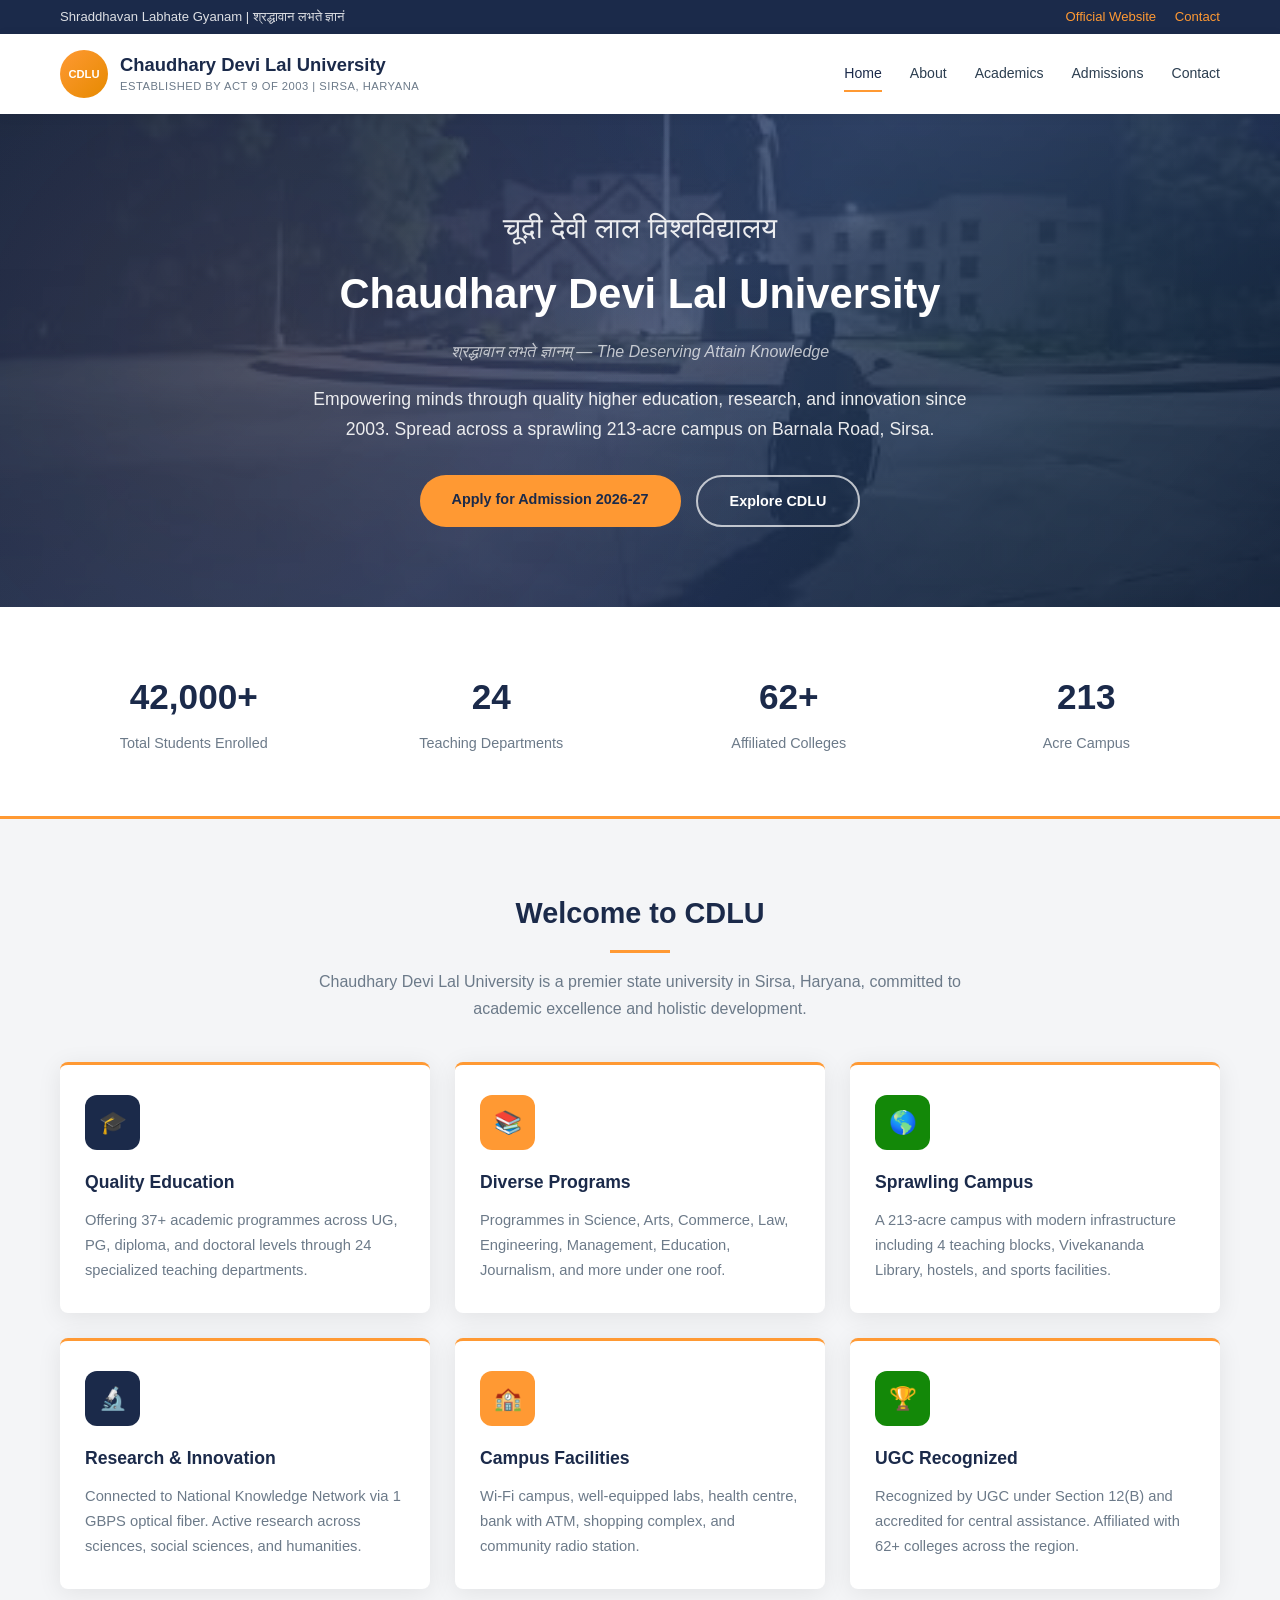
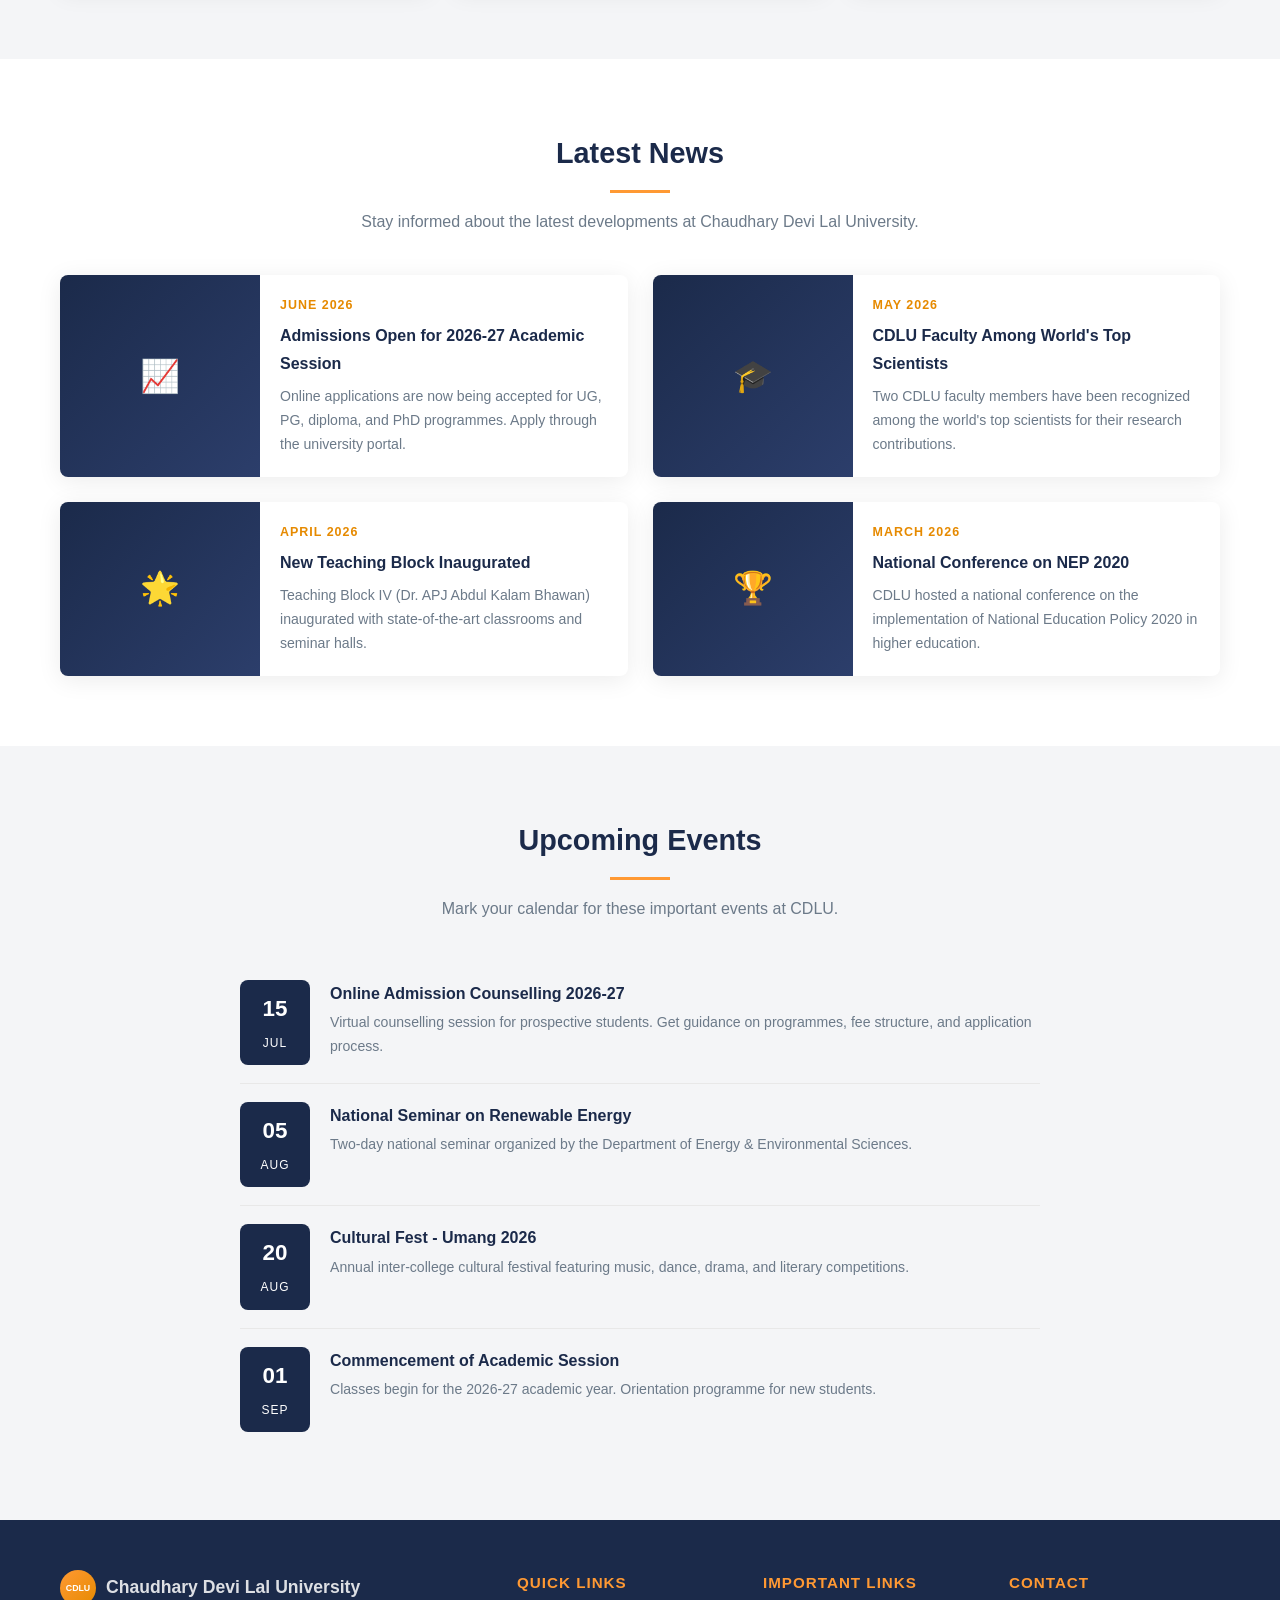
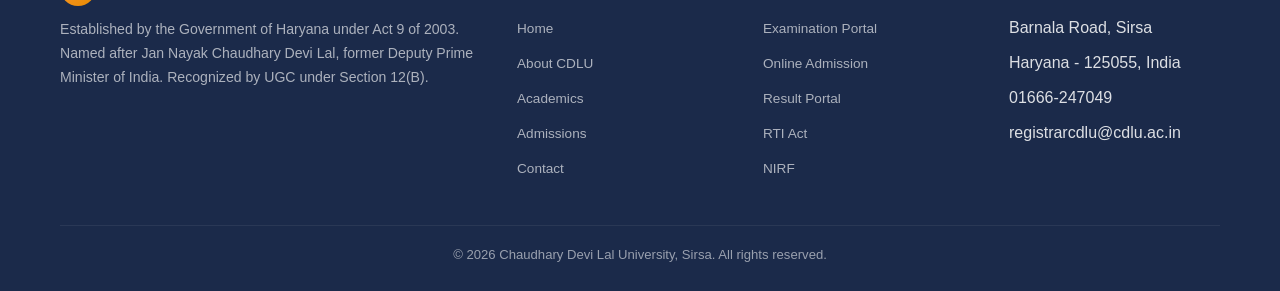
==== index.html @ b5eabb8c "Add index.html" ====
<!DOCTYPE html>
<html lang="en">
<head>
  <meta charset="UTF-8">
  <meta name="viewport" content="width=device-width, initial-scale=1.0">
  <title>Chaudhary Devi Lal University | CDLU Sirsa</title>
  <link rel="stylesheet" href="css/style.css">
</head>
<body>

  <div class="top-bar">
    <div class="container">
      <span>Shraddhavan Labhate Gyanam | श्रद्धावान लभते ज्ञानं</span>
      <span>
        <a href="https://www.cdlu.ac.in" target="_blank">Official Website</a>
        <a href="contact.html">Contact</a>
      </span>
    </div>
  </div>

  <header class="header">
    <div class="container">
      <a href="index.html" class="logo">
        <div class="logo-icon">CDLU</div>
        <div class="logo-text">
          <h1>Chaudhary Devi Lal University</h1>
          <span>Established by Act 9 of 2003 | Sirsa, Haryana</span>
        </div>
      </a>
      <button class="hamburger" aria-label="Toggle menu">
        <span></span><span></span><span></span>
      </button>
      <nav class="nav">
        <a href="index.html" class="active">Home</a>
        <a href="about.html">About</a>
        <a href="academics.html">Academics</a>
        <a href="admissions.html">Admissions</a>
        <a href="contact.html">Contact</a>
      </nav>
    </div>
  </header>

  <section class="hero">
    <div class="container">
      <div class="hindi">&#2330;&#2370;&#2342;&#2364;&#2368; &#2342;&#2375;&#2357;&#2368; &#2354;&#2366;&#2354; &#2357;&#2367;&#2358;&#2381;&#2357;&#2357;&#2367;&#2342;&#2381;&#2351;&#2366;&#2354;&#2351;</div>
      <h1>Chaudhary Devi Lal University</h1>
      <p class="motto">&#2358;&#2381;&#2352;&#2342;&#2381;&#2343;&#2366;&#2357;&#2366;&#2344; &#2354;&#2349;&#2340;&#2375; &#2332;&#2381;&#2334;&#2366;&#2344;&#2350;&#2381; &mdash; The Deserving Attain Knowledge</p>
      <p>Empowering minds through quality higher education, research, and innovation since 2003. Spread across a sprawling 213-acre campus on Barnala Road, Sirsa.</p>
      <div class="hero-buttons">
        <a href="admissions.html" class="btn btn-primary">Apply for Admission 2026-27</a>
        <a href="about.html" class="btn btn-outline">Explore CDLU</a>
      </div>
    </div>
  </section>

  <section class="stats">
    <div class="container">
      <div class="stats-grid">
        <div class="stat-item">
          <h3>42,000+</h3>
          <p>Total Students Enrolled</p>
        </div>
        <div class="stat-item">
          <h3>24</h3>
          <p>Teaching Departments</p>
        </div>
        <div class="stat-item">
          <h3>62+</h3>
          <p>Affiliated Colleges</p>
        </div>
        <div class="stat-item">
          <h3>213</h3>
          <p>Acre Campus</p>
        </div>
      </div>
    </div>
  </section>

  <section class="section">
    <div class="container">
      <h2 class="section-title">Welcome to CDLU</h2>
      <p class="section-subtitle">Chaudhary Devi Lal University is a premier state university in Sirsa, Haryana, committed to academic excellence and holistic development.</p>
      <div class="cards-grid">
        <div class="card">
          <div class="card-icon blue">&#127891;</div>
          <h3>Quality Education</h3>
          <p>Offering 37+ academic programmes across UG, PG, diploma, and doctoral levels through 24 specialized teaching departments.</p>
        </div>
        <div class="card">
          <div class="card-icon gold">&#128218;</div>
          <h3>Diverse Programs</h3>
          <p>Programmes in Science, Arts, Commerce, Law, Engineering, Management, Education, Journalism, and more under one roof.</p>
        </div>
        <div class="card">
          <div class="card-icon green">&#127758;</div>
          <h3>Sprawling Campus</h3>
          <p>A 213-acre campus with modern infrastructure including 4 teaching blocks, Vivekananda Library, hostels, and sports facilities.</p>
        </div>
        <div class="card">
          <div class="card-icon blue">&#128300;</div>
          <h3>Research &amp; Innovation</h3>
          <p>Connected to National Knowledge Network via 1 GBPS optical fiber. Active research across sciences, social sciences, and humanities.</p>
        </div>
        <div class="card">
          <div class="card-icon gold">&#127979;</div>
          <h3>Campus Facilities</h3>
          <p>Wi-Fi campus, well-equipped labs, health centre, bank with ATM, shopping complex, and community radio station.</p>
        </div>
        <div class="card">
          <div class="card-icon green">&#127942;</div>
          <h3>UGC Recognized</h3>
          <p>Recognized by UGC under Section 12(B) and accredited for central assistance. Affiliated with 62+ colleges across the region.</p>
        </div>
      </div>
    </div>
  </section>

  <section class="section section-alt">
    <div class="container">
      <h2 class="section-title">Latest News</h2>
      <p class="section-subtitle">Stay informed about the latest developments at Chaudhary Devi Lal University.</p>
      <div class="news-grid">
        <article class="news-card">
          <div class="news-img">&#128200;</div>
          <div class="news-body">
            <div class="news-date">June 2026</div>
            <h4>Admissions Open for 2026-27 Academic Session</h4>
            <p>Online applications are now being accepted for UG, PG, diploma, and PhD programmes. Apply through the university portal.</p>
          </div>
        </article>
        <article class="news-card">
          <div class="news-img">&#127891;</div>
          <div class="news-body">
            <div class="news-date">May 2026</div>
            <h4>CDLU Faculty Among World's Top Scientists</h4>
            <p>Two CDLU faculty members have been recognized among the world's top scientists for their research contributions.</p>
          </div>
        </article>
        <article class="news-card">
          <div class="news-img">&#127775;</div>
          <div class="news-body">
            <div class="news-date">April 2026</div>
            <h4>New Teaching Block Inaugurated</h4>
            <p>Teaching Block IV (Dr. APJ Abdul Kalam Bhawan) inaugurated with state-of-the-art classrooms and seminar halls.</p>
          </div>
        </article>
        <article class="news-card">
          <div class="news-img">&#127942;</div>
          <div class="news-body">
            <div class="news-date">March 2026</div>
            <h4>National Conference on NEP 2020</h4>
            <p>CDLU hosted a national conference on the implementation of National Education Policy 2020 in higher education.</p>
          </div>
        </article>
      </div>
    </div>
  </section>

  <section class="section">
    <div class="container">
      <h2 class="section-title">Upcoming Events</h2>
      <p class="section-subtitle">Mark your calendar for these important events at CDLU.</p>
      <div class="events-list">
        <div class="event-item">
          <div class="event-date">
            <span class="day">15</span>
            <span class="month">Jul</span>
          </div>
          <div class="event-info">
            <h4>Online Admission Counselling 2026-27</h4>
            <p>Virtual counselling session for prospective students. Get guidance on programmes, fee structure, and application process.</p>
          </div>
        </div>
        <div class="event-item">
          <div class="event-date">
            <span class="day">05</span>
            <span class="month">Aug</span>
          </div>
          <div class="event-info">
            <h4>National Seminar on Renewable Energy</h4>
            <p>Two-day national seminar organized by the Department of Energy & Environmental Sciences.</p>
          </div>
        </div>
        <div class="event-item">
          <div class="event-date">
            <span class="day">20</span>
            <span class="month">Aug</span>
          </div>
          <div class="event-info">
            <h4>Cultural Fest - Umang 2026</h4>
            <p>Annual inter-college cultural festival featuring music, dance, drama, and literary competitions.</p>
          </div>
        </div>
        <div class="event-item">
          <div class="event-date">
            <span class="day">01</span>
            <span class="month">Sep</span>
          </div>
          <div class="event-info">
            <h4>Commencement of Academic Session</h4>
            <p>Classes begin for the 2026-27 academic year. Orientation programme for new students.</p>
          </div>
        </div>
      </div>
    </div>
  </section>

  <footer class="footer">
    <div class="container">
      <div class="footer-grid">
        <div class="footer-about">
          <h3><span class="logo-icon" style="width:36px;height:36px;font-size:0.55rem;">CDLU</span> Chaudhary Devi Lal University</h3>
          <p>Established by the Government of Haryana under Act 9 of 2003. Named after Jan Nayak Chaudhary Devi Lal, former Deputy Prime Minister of India. Recognized by UGC under Section 12(B).</p>
        </div>
        <div>
          <h4>Quick Links</h4>
          <ul class="footer-links">
            <li><a href="index.html">Home</a></li>
            <li><a href="about.html">About CDLU</a></li>
            <li><a href="academics.html">Academics</a></li>
            <li><a href="admissions.html">Admissions</a></li>
            <li><a href="contact.html">Contact</a></li>
          </ul>
        </div>
        <div>
          <h4>Important Links</h4>
          <ul class="footer-links">
            <li><a href="#">Examination Portal</a></li>
            <li><a href="#">Online Admission</a></li>
            <li><a href="#">Result Portal</a></li>
            <li><a href="#">RTI Act</a></li>
            <li><a href="#">NIRF</a></li>
          </ul>
        </div>
        <div>
          <h4>Contact</h4>
          <ul class="footer-links">
            <li>Barnala Road, Sirsa</li>
            <li>Haryana - 125055, India</li>
            <li>01666-247049</li>
            <li>registrarcdlu@cdlu.ac.in</li>
          </ul>
        </div>
      </div>
      <div class="footer-bottom">
        <p>&copy; 2026 Chaudhary Devi Lal University, Sirsa. All rights reserved.</p>
      </div>
    </div>
  </footer>

  <button class="back-to-top" aria-label="Back to top">&#8593;</button>

  <script src="js/script.js"></script>
</body>
</html>
---- css/style.css ----
* {
  margin: 0;
  padding: 0;
  box-sizing: border-box;
}

:root {
  --saffron: #FF9933;
  --saffron-dark: #e68a00;
  --navy: #1B2A4A;
  --navy-light: #2C3E6B;
  --green: #138808;
  --white: #fff;
  --bg: #f4f5f7;
  --text: #2c3e50;
  --text-light: #6c7a89;
  --shadow: 0 4px 24px rgba(0,0,0,0.08);
  --radius: 8px;
}

body {
  font-family: 'Segoe UI', -apple-system, BlinkMacSystemFont, Roboto, Oxygen, Ubuntu, Cantarell, sans-serif;
  color: var(--text);
  line-height: 1.7;
  background: var(--bg);
}

a { text-decoration: none; color: inherit; }
ul { list-style: none; }
img { max-width: 100%; }

.container {
  max-width: 1200px;
  margin: 0 auto;
  padding: 0 20px;
}

/* Top Bar */
.top-bar {
  background: var(--navy);
  color: rgba(255,255,255,0.85);
  font-size: 0.82rem;
  padding: 6px 0;
}

.top-bar .container {
  display: flex;
  justify-content: space-between;
  align-items: center;
}

.top-bar a {
  color: var(--saffron);
  margin-left: 15px;
  transition: opacity 0.3s;
}

.top-bar a:hover { opacity: 0.8; }

/* Header */
.header {
  background: var(--white);
  box-shadow: 0 2px 12px rgba(0,0,0,0.06);
  position: sticky;
  top: 0;
  z-index: 100;
}

.header .container {
  display: flex;
  align-items: center;
  justify-content: space-between;
  height: 80px;
}

.logo {
  display: flex;
  align-items: center;
  gap: 12px;
}

.logo-icon {
  width: 48px;
  height: 48px;
  background: linear-gradient(135deg, var(--saffron), var(--saffron-dark));
  color: var(--white);
  display: flex;
  align-items: center;
  justify-content: center;
  border-radius: 50%;
  font-size: 0.7rem;
  font-weight: 800;
  line-height: 1.2;
  text-align: center;
  flex-shrink: 0;
}

.logo-text {
  display: flex;
  flex-direction: column;
}

.logo-text h1 {
  font-size: 1.15rem;
  color: var(--navy);
  line-height: 1.3;
}

.logo-text span {
  font-size: 0.7rem;
  color: var(--text-light);
  text-transform: uppercase;
  letter-spacing: 0.5px;
}

.nav {
  display: flex;
  align-items: center;
  gap: 28px;
}

.nav a {
  font-size: 0.88rem;
  font-weight: 500;
  color: var(--text);
  transition: color 0.3s;
  position: relative;
  padding: 4px 0;
}

.nav a::after {
  content: '';
  position: absolute;
  bottom: -2px;
  left: 0;
  width: 0;
  height: 2px;
  background: var(--saffron);
  transition: width 0.3s;
}

.nav a:hover,
.nav a.active {
  color: var(--navy);
}

.nav a:hover::after,
.nav a.active::after {
  width: 100%;
}

.hamburger {
  display: none;
  flex-direction: column;
  gap: 5px;
  background: none;
  border: none;
  cursor: pointer;
  padding: 5px;
}

.hamburger span {
  width: 26px;
  height: 2.5px;
  background: var(--navy);
  border-radius: 2px;
  transition: 0.3s;
}

/* Hero */
.hero {
  background:
    linear-gradient(135deg, rgba(27,42,74,0.88) 0%, rgba(44,62,107,0.82) 50%, rgba(15,29,58,0.9) 100%),
    url('../images/hero-bg.jpg') center/cover no-repeat;
  color: var(--white);
  padding: 90px 0 80px;
  text-align: center;
  position: relative;
  overflow: hidden;
}

.hero::before {
  content: '';
  position: absolute;
  inset: 0;
  background:
    radial-gradient(circle at 20% 50%, rgba(255,153,51,0.08) 0%, transparent 50%),
    radial-gradient(circle at 80% 50%, rgba(19,136,8,0.06) 0%, transparent 50%);
  animation: heroGlow 10s ease-in-out infinite alternate;
}

@keyframes heroGlow {
  0% { transform: scale(1); }
  100% { transform: scale(1.05); }
}

.hero h1 {
  font-size: 2.6rem;
  margin-bottom: 8px;
  position: relative;
  z-index: 1;
}

.hero .hindi {
  font-size: 1.8rem;
  opacity: 0.9;
  margin-bottom: 6px;
  position: relative;
  z-index: 1;
}

.hero .motto {
  font-size: 1rem;
  font-style: italic;
  opacity: 0.7;
  margin-bottom: 20px;
  position: relative;
  z-index: 1;
}

.hero p {
  font-size: 1.1rem;
  opacity: 0.9;
  max-width: 700px;
  margin: 0 auto 30px;
  position: relative;
  z-index: 1;
}

.btn {
  display: inline-block;
  padding: 12px 32px;
  border-radius: 50px;
  font-weight: 600;
  font-size: 0.9rem;
  transition: all 0.3s;
  cursor: pointer;
  border: none;
}

.btn-primary {
  background: var(--saffron);
  color: var(--navy);
}

.btn-primary:hover {
  background: var(--saffron-dark);
  transform: translateY(-2px);
  box-shadow: 0 5px 20px rgba(255,153,51,0.35);
}

.btn-outline {
  background: transparent;
  color: var(--white);
  border: 2px solid rgba(255,255,255,0.7);
}

.btn-outline:hover {
  background: var(--white);
  color: var(--navy);
  transform: translateY(-2px);
}

.hero-buttons {
  display: flex;
  gap: 15px;
  justify-content: center;
  position: relative;
  z-index: 1;
}

/* Stats */
.stats {
  background: var(--white);
  padding: 50px 0;
  border-bottom: 3px solid var(--saffron);
}

.stats-grid {
  display: grid;
  grid-template-columns: repeat(4, 1fr);
  gap: 30px;
  text-align: center;
}

.stat-item {
  padding: 10px;
}

.stat-item h3 {
  font-size: 2.2rem;
  color: var(--navy);
  margin-bottom: 4px;
}

.stat-item p {
  color: var(--text-light);
  font-size: 0.9rem;
  font-weight: 500;
}

/* Sections */
.section {
  padding: 70px 0;
}

.section-alt {
  background: var(--white);
}

.section-title {
  text-align: center;
  font-size: 1.8rem;
  color: var(--navy);
  margin-bottom: 8px;
  position: relative;
}

.section-title::after {
  content: '';
  display: block;
  width: 60px;
  height: 3px;
  background: var(--saffron);
  margin: 12px auto 0;
}

.section-subtitle {
  text-align: center;
  color: var(--text-light);
  margin: 15px auto 40px;
  font-size: 1rem;
  max-width: 650px;
}

/* Cards */
.cards-grid {
  display: grid;
  grid-template-columns: repeat(3, 1fr);
  gap: 25px;
}

.card {
  background: var(--white);
  border-radius: var(--radius);
  padding: 30px 25px;
  box-shadow: var(--shadow);
  transition: transform 0.3s, box-shadow 0.3s;
  border-top: 3px solid var(--saffron);
}

.card:hover {
  transform: translateY(-4px);
  box-shadow: 0 8px 30px rgba(0,0,0,0.12);
}

.card-icon {
  width: 55px;
  height: 55px;
  border-radius: 12px;
  display: flex;
  align-items: center;
  justify-content: center;
  font-size: 1.4rem;
  margin-bottom: 18px;
  color: var(--white);
}

.card-icon.blue { background: var(--navy); }
.card-icon.gold { background: var(--saffron); }
.card-icon.green { background: var(--green); }

.card h3 {
  margin-bottom: 10px;
  color: var(--navy);
  font-size: 1.1rem;
}

.card p {
  color: var(--text-light);
  font-size: 0.92rem;
}

/* News */
.news-grid {
  display: grid;
  grid-template-columns: repeat(2, 1fr);
  gap: 25px;
}

.news-card {
  display: flex;
  background: var(--white);
  border-radius: var(--radius);
  overflow: hidden;
  box-shadow: var(--shadow);
  transition: transform 0.3s;
}

.news-card:hover {
  transform: translateY(-3px);
}

.news-img {
  width: 200px;
  min-height: 170px;
  background: linear-gradient(135deg, var(--navy), var(--navy-light));
  display: flex;
  align-items: center;
  justify-content: center;
  color: var(--saffron);
  font-size: 2rem;
  flex-shrink: 0;
}

.news-body {
  padding: 20px;
}

.news-date {
  font-size: 0.78rem;
  color: var(--saffron-dark);
  font-weight: 600;
  text-transform: uppercase;
  letter-spacing: 1px;
  margin-bottom: 6px;
}

.news-body h4 {
  margin-bottom: 8px;
  color: var(--navy);
  font-size: 1rem;
}

.news-body p {
  font-size: 0.88rem;
  color: var(--text-light);
}

/* Events */
.events-list {
  max-width: 800px;
  margin: 0 auto;
}

.event-item {
  display: flex;
  gap: 20px;
  padding: 18px 0;
  border-bottom: 1px solid #e8e8e8;
}

.event-item:last-child { border-bottom: none; }

.event-date {
  text-align: center;
  min-width: 70px;
  background: var(--navy);
  color: var(--white);
  border-radius: var(--radius);
  padding: 10px 6px;
  height: fit-content;
}

.event-date .day {
  font-size: 1.4rem;
  font-weight: 700;
  display: block;
}

.event-date .month {
  font-size: 0.75rem;
  text-transform: uppercase;
  letter-spacing: 1px;
}

.event-info h4 {
  color: var(--navy);
  margin-bottom: 4px;
  font-size: 1rem;
}

.event-info p {
  font-size: 0.88rem;
  color: var(--text-light);
}

/* Page Banner */
.page-banner {
  background: linear-gradient(135deg, var(--navy) 0%, var(--navy-light) 50%, #0f1d3a 100%);
  color: var(--white);
  padding: 65px 0 55px;
  text-align: center;
  position: relative;
  overflow: hidden;
}

.page-banner::before {
  content: '';
  position: absolute;
  inset: 0;
  background: radial-gradient(circle at 80% 20%, rgba(255,153,51,0.06) 0%, transparent 50%);
}

.page-banner h1 {
  font-size: 2.2rem;
  margin-bottom: 8px;
  position: relative;
  z-index: 1;
}

.page-banner p {
  opacity: 0.85;
  font-size: 1rem;
  position: relative;
  z-index: 1;
}

/* About */
.about-content {
  display: grid;
  grid-template-columns: 1fr 1fr;
  gap: 50px;
  align-items: center;
}

.about-image {
  background: linear-gradient(135deg, var(--navy-light), var(--navy));
  border-radius: var(--radius);
  height: 380px;
  display: flex;
  align-items: center;
  justify-content: center;
  color: var(--saffron);
  font-size: 5rem;
}

.about-text h2 {
  color: var(--navy);
  margin-bottom: 16px;
}

.about-text p {
  color: var(--text-light);
  margin-bottom: 14px;
  font-size: 0.95rem;
}

/* Leadership */
.leadership-grid {
  display: grid;
  grid-template-columns: repeat(3, 1fr);
  gap: 25px;
}

.leader-card {
  text-align: center;
  background: var(--white);
  padding: 28px 20px;
  border-radius: var(--radius);
  box-shadow: var(--shadow);
  border-top: 3px solid var(--saffron);
}

.leader-avatar {
  width: 90px;
  height: 90px;
  border-radius: 50%;
  background: linear-gradient(135deg, var(--navy-light), var(--navy));
  margin: 0 auto 12px;
  display: flex;
  align-items: center;
  justify-content: center;
  color: var(--saffron);
  font-size: 2.2rem;
}

.leader-card h4 {
  color: var(--navy);
  margin-bottom: 4px;
}

.leader-card .title {
  font-size: 0.82rem;
  color: var(--saffron-dark);
  font-weight: 600;
}

.leader-card p {
  font-size: 0.85rem;
  color: var(--text-light);
  margin-top: 8px;
}

/* Faculties & Depts */
.faculty-grid {
  display: grid;
  grid-template-columns: repeat(3, 1fr);
  gap: 20px;
  margin-top: 30px;
}

.faculty-card {
  background: var(--white);
  padding: 20px;
  border-radius: var(--radius);
  box-shadow: var(--shadow);
  border-left: 4px solid var(--saffron);
  transition: transform 0.3s;
}

.faculty-card:hover {
  transform: translateX(4px);
}

.faculty-card h4 {
  color: var(--navy);
  margin-bottom: 6px;
  font-size: 0.95rem;
}

.faculty-card p {
  font-size: 0.85rem;
  color: var(--text-light);
}

.dept-grid {
  display: grid;
  grid-template-columns: repeat(3, 1fr);
  gap: 12px;
  margin-top: 30px;
}

.dept-item {
  background: var(--white);
  padding: 14px 18px;
  border-radius: 6px;
  box-shadow: 0 1px 6px rgba(0,0,0,0.06);
  font-size: 0.92rem;
  color: var(--text);
  transition: all 0.3s;
  border: 1px solid #eee;
}

.dept-item:hover {
  border-color: var(--saffron);
  box-shadow: 0 2px 12px rgba(255,153,51,0.12);
}

/* Academics Tabs */
.academics-tabs {
  display: flex;
  gap: 10px;
  justify-content: center;
  margin-bottom: 35px;
  flex-wrap: wrap;
}

.tab-btn {
  padding: 10px 22px;
  border: 2px solid var(--navy);
  background: transparent;
  color: var(--navy);
  border-radius: 50px;
  font-weight: 600;
  font-size: 0.85rem;
  cursor: pointer;
  transition: all 0.3s;
}

.tab-btn.active,
.tab-btn:hover {
  background: var(--navy);
  color: var(--white);
}

/* Programs */
.programs-grid {
  display: grid;
  grid-template-columns: repeat(2, 1fr);
  gap: 18px;
}

.program-item {
  background: var(--white);
  padding: 22px;
  border-radius: var(--radius);
  box-shadow: var(--shadow);
  border-left: 4px solid var(--saffron);
}

.program-item h4 {
  color: var(--navy);
  margin-bottom: 6px;
  font-size: 0.95rem;
}

.program-item p {
  font-size: 0.85rem;
  color: var(--text-light);
}

/* Admissions */
.admissions-grid {
  display: grid;
  grid-template-columns: repeat(3, 1fr);
  gap: 25px;
}

.admission-step {
  text-align: center;
  padding: 35px 25px;
  background: var(--white);
  border-radius: var(--radius);
  box-shadow: var(--shadow);
  position: relative;
}

.step-number {
  width: 44px;
  height: 44px;
  border-radius: 50%;
  background: var(--saffron);
  color: var(--navy);
  font-size: 1.2rem;
  font-weight: 700;
  display: flex;
  align-items: center;
  justify-content: center;
  margin: 0 auto 16px;
}

.admission-step h4 {
  color: var(--navy);
  margin-bottom: 8px;
  font-size: 1rem;
}

.admission-step p {
  font-size: 0.88rem;
  color: var(--text-light);
}

.requirements {
  background: var(--white);
  padding: 35px;
  border-radius: var(--radius);
  box-shadow: var(--shadow);
}

.requirements h3 {
  color: var(--navy);
  margin-bottom: 15px;
  font-size: 1.1rem;
}

.requirements ul li {
  padding: 6px 0;
  padding-left: 24px;
  position: relative;
  color: var(--text-light);
  font-size: 0.92rem;
}

.requirements ul li::before {
  content: '✓';
  position: absolute;
  left: 0;
  color: var(--green);
  font-weight: 700;
}

/* Contact */
.contact-grid {
  display: grid;
  grid-template-columns: 1fr 1fr;
  gap: 45px;
}

.contact-info h3 {
  color: var(--navy);
  margin-bottom: 20px;
}

.contact-item {
  display: flex;
  gap: 15px;
  margin-bottom: 22px;
}

.contact-icon {
  width: 48px;
  height: 48px;
  border-radius: 50%;
  background: var(--bg);
  display: flex;
  align-items: center;
  justify-content: center;
  color: var(--navy);
  font-size: 1.2rem;
  flex-shrink: 0;
}

.contact-item h4 {
  color: var(--navy);
  margin-bottom: 2px;
  font-size: 0.95rem;
}

.contact-item p {
  color: var(--text-light);
  font-size: 0.88rem;
}

.form-group {
  margin-bottom: 18px;
}

.form-group input,
.form-group textarea,
.form-group select {
  width: 100%;
  padding: 12px 16px;
  border: 2px solid #e0e0e0;
  border-radius: var(--radius);
  font-size: 0.92rem;
  font-family: inherit;
  transition: border-color 0.3s;
  background: var(--white);
}

.form-group input:focus,
.form-group textarea:focus,
.form-group select:focus {
  outline: none;
  border-color: var(--saffron);
}

.form-group textarea {
  min-height: 110px;
  resize: vertical;
}

.map-placeholder {
  background: var(--navy);
  border-radius: var(--radius);
  height: 280px;
  display: flex;
  align-items: center;
  justify-content: center;
  color: var(--saffron);
  font-size: 1.1rem;
  margin-top: 30px;
}

/* Footer */
.footer {
  background: var(--navy);
  color: rgba(255,255,255,0.85);
  padding: 50px 0 25px;
}

.footer-grid {
  display: grid;
  grid-template-columns: 2fr 1fr 1fr 1fr;
  gap: 35px;
  margin-bottom: 35px;
}

.footer-about h3 {
  margin-bottom: 12px;
  display: flex;
  align-items: center;
  gap: 10px;
  font-size: 1.1rem;
}

.footer-about p {
  opacity: 0.75;
  font-size: 0.88rem;
  line-height: 1.7;
}

.footer h4 {
  margin-bottom: 18px;
  color: var(--saffron);
  font-size: 0.95rem;
  text-transform: uppercase;
  letter-spacing: 1px;
}

.footer-links li {
  margin-bottom: 8px;
}

.footer-links a {
  opacity: 0.75;
  font-size: 0.85rem;
  transition: opacity 0.3s;
}

.footer-links a:hover {
  opacity: 1;
  color: var(--saffron);
}

.footer-bottom {
  border-top: 1px solid rgba(255,255,255,0.1);
  padding-top: 18px;
  text-align: center;
  font-size: 0.82rem;
  opacity: 0.65;
}

/* Back to top */
.back-to-top {
  position: fixed;
  bottom: 30px;
  right: 30px;
  width: 44px;
  height: 44px;
  border-radius: 50%;
  background: var(--saffron);
  color: var(--navy);
  border: none;
  font-size: 1.2rem;
  cursor: pointer;
  box-shadow: var(--shadow);
  transition: all 0.3s;
  opacity: 0;
  visibility: hidden;
  z-index: 99;
}

.back-to-top.visible {
  opacity: 1;
  visibility: visible;
}

.back-to-top:hover {
  transform: translateY(-3px);
}

/* Responsive */
@media (max-width: 992px) {
  .stats-grid { grid-template-columns: repeat(2, 1fr); }
  .cards-grid { grid-template-columns: repeat(2, 1fr); }
  .footer-grid { grid-template-columns: repeat(2, 1fr); }
  .about-content { grid-template-columns: 1fr; }
  .leadership-grid { grid-template-columns: repeat(2, 1fr); }
  .faculty-grid { grid-template-columns: repeat(2, 1fr); }
  .dept-grid { grid-template-columns: repeat(2, 1fr); }
  .programs-grid { grid-template-columns: 1fr; }
  .admissions-grid { grid-template-columns: repeat(2, 1fr); }
  .contact-grid { grid-template-columns: 1fr; }
  .news-grid { grid-template-columns: 1fr; }
  .news-card { flex-direction: column; }
  .news-img { width: 100%; height: 140px; }
}

@media (max-width: 768px) {
  .hamburger { display: flex; }
  .nav {
    position: fixed;
    top: 80px;
    left: 0;
    width: 100%;
    background: var(--white);
    flex-direction: column;
    padding: 20px;
    box-shadow: 0 10px 20px rgba(0,0,0,0.1);
    gap: 14px;
    transform: translateY(-100%);
    opacity: 0;
    transition: all 0.3s;
    pointer-events: none;
  }
  .nav.open {
    transform: translateY(0);
    opacity: 1;
    pointer-events: auto;
  }
  .top-bar .container {
    flex-direction: column;
    gap: 4px;
    font-size: 0.75rem;
  }
  .hero h1 { font-size: 1.8rem; }
  .hero .hindi { font-size: 1.3rem; }
  .hero p { font-size: 0.95rem; }
  .hero-buttons { flex-direction: column; align-items: center; }
  .cards-grid { grid-template-columns: 1fr; }
  .stats-grid { grid-template-columns: repeat(2, 1fr); }
  .section { padding: 45px 0; }
  .page-banner h1 { font-size: 1.6rem; }
  .leadership-grid { grid-template-columns: 1fr; }
  .faculty-grid { grid-template-columns: 1fr; }
  .dept-grid { grid-template-columns: 1fr; }
  .admissions-grid { grid-template-columns: 1fr; }
  .footer-grid { grid-template-columns: 1fr; }
  .academics-tabs { flex-direction: column; align-items: stretch; }
  .tab-btn { text-align: center; }
}

@media (max-width: 480px) {
  .stats-grid { grid-template-columns: 1fr; }
  .stat-item h3 { font-size: 1.8rem; }
}
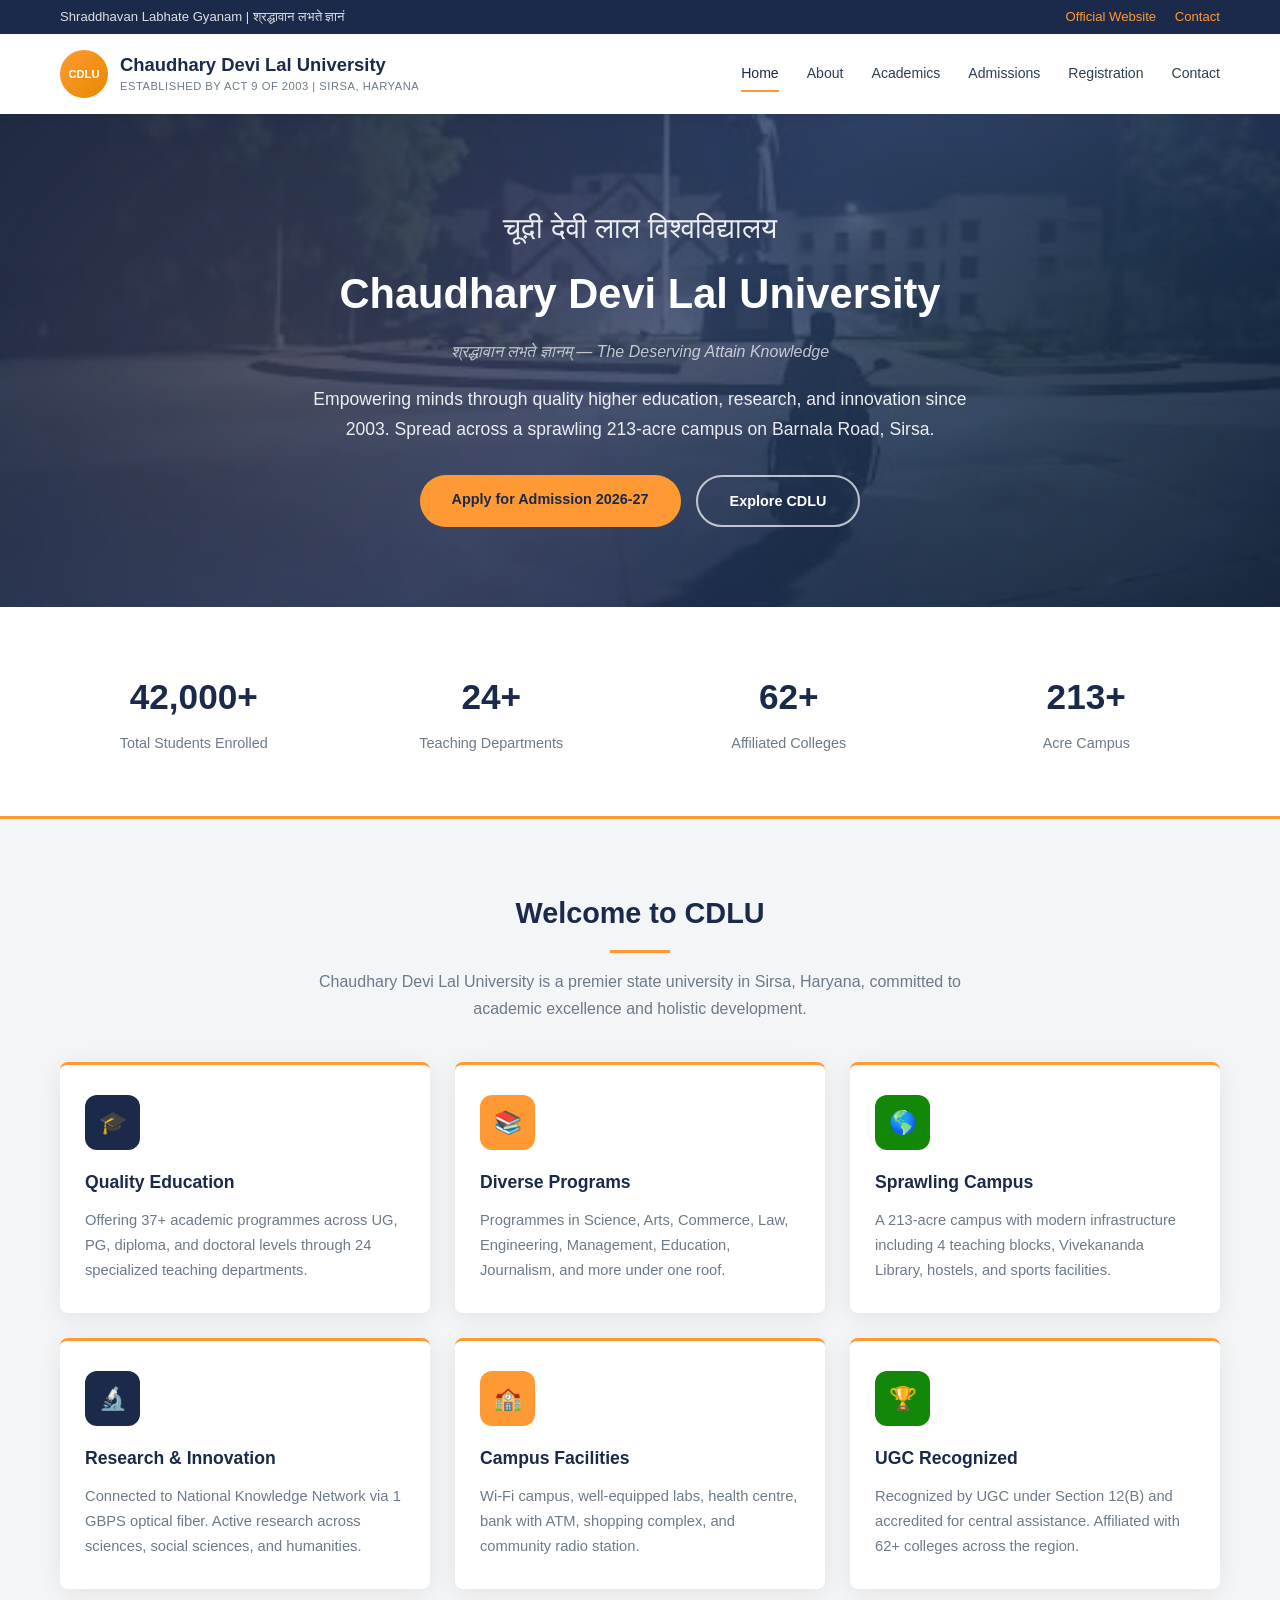
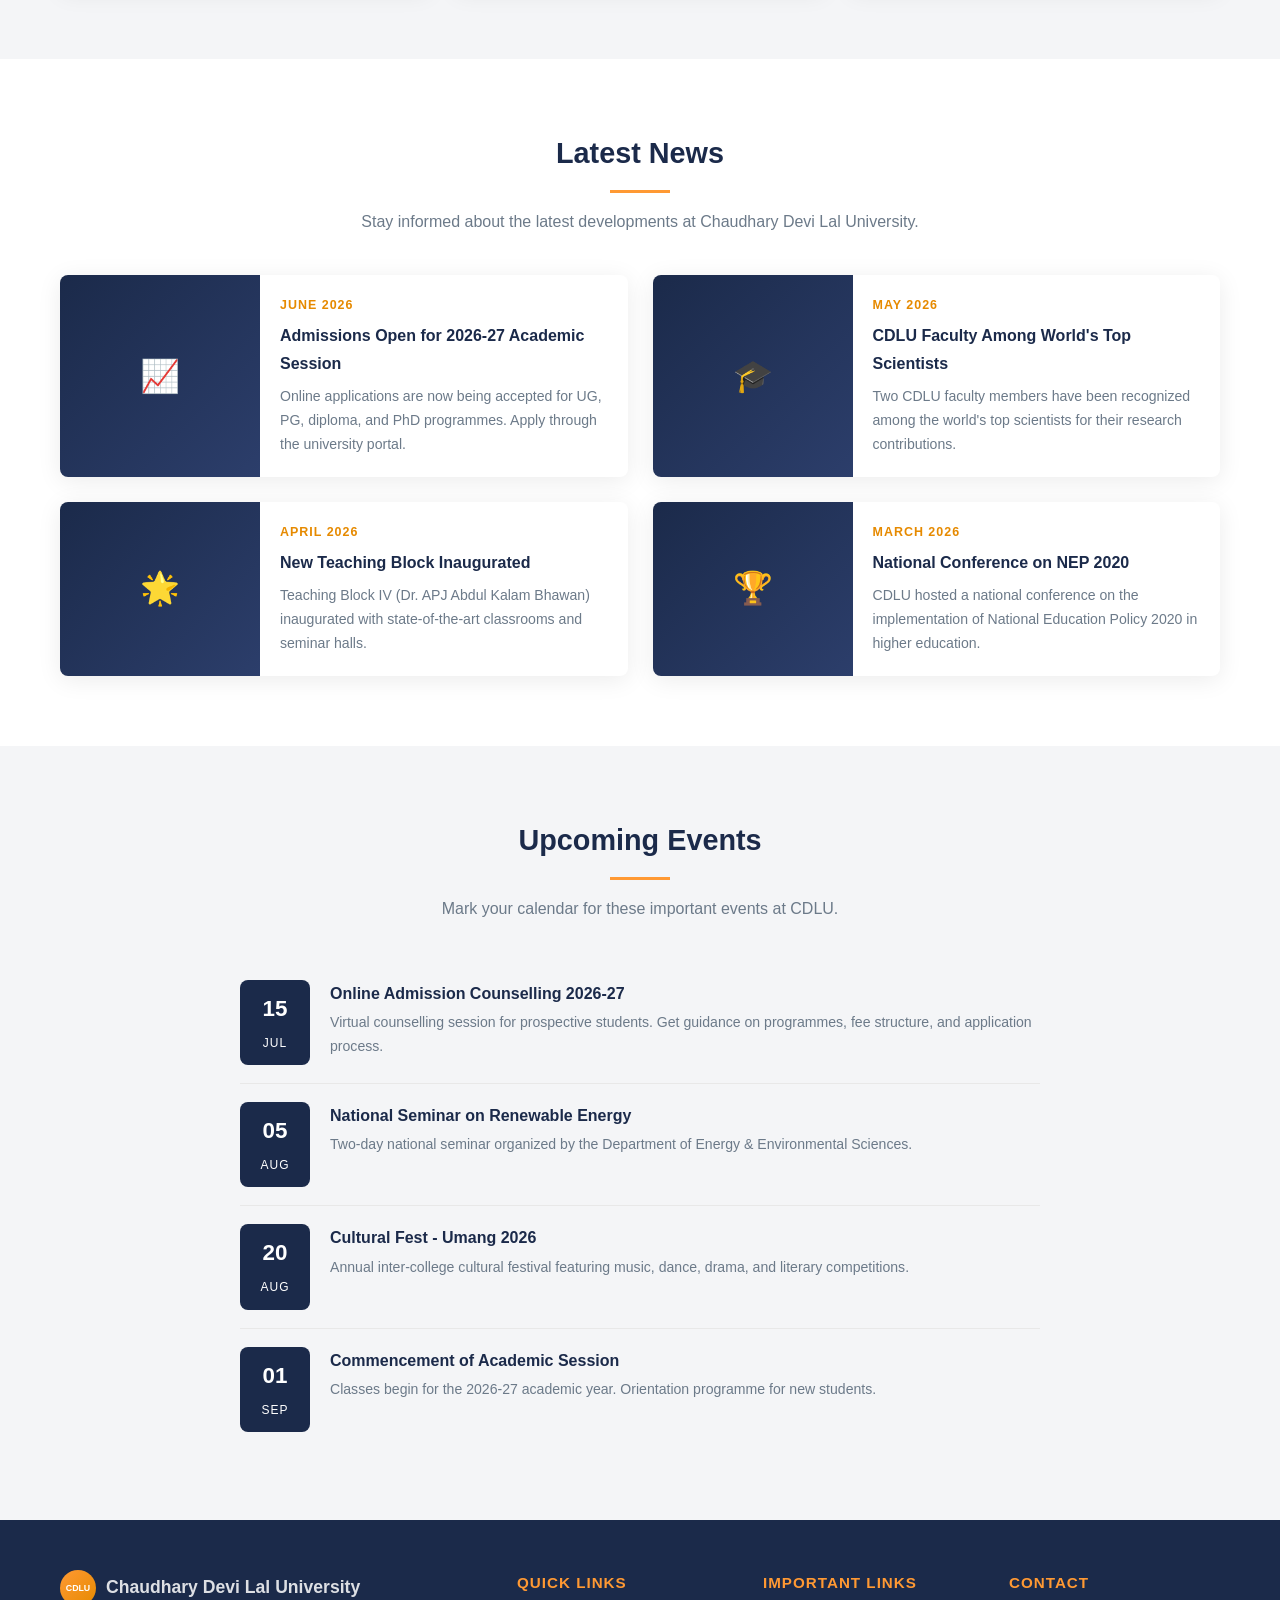
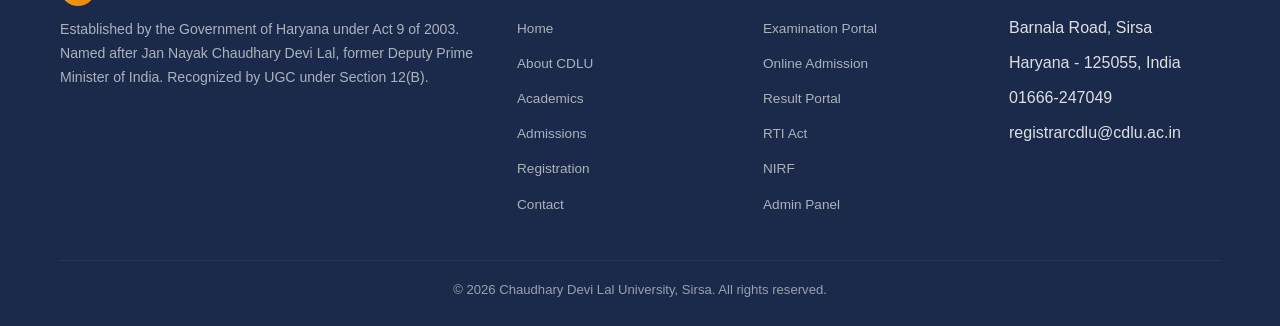
==== commit 49dd1e08: "Update: add registration + admin" ====
--- a/index.html
+++ b/index.html
@@ -35,6 +35,7 @@
         <a href="about.html">About</a>
         <a href="academics.html">Academics</a>
         <a href="admissions.html">Admissions</a>
+        <a href="registration.html">Registration</a>
         <a href="contact.html">Contact</a>
       </nav>
     </div>
@@ -219,6 +220,7 @@
             <li><a href="about.html">About CDLU</a></li>
             <li><a href="academics.html">Academics</a></li>
             <li><a href="admissions.html">Admissions</a></li>
+            <li><a href="registration.html">Registration</a></li>
             <li><a href="contact.html">Contact</a></li>
           </ul>
         </div>
@@ -230,6 +232,7 @@
             <li><a href="#">Result Portal</a></li>
             <li><a href="#">RTI Act</a></li>
             <li><a href="#">NIRF</a></li>
+            <li><a href="admin.html">Admin Panel</a></li>
           </ul>
         </div>
         <div>
--- a/css/style.css
+++ b/css/style.css
@@ -1006,3 +1006,171 @@
   .stats-grid { grid-template-columns: 1fr; }
   .stat-item h3 { font-size: 1.8rem; }
 }
+
+/* Registration */
+.reg-wrapper {
+  max-width: 800px;
+  margin: 0 auto;
+}
+
+.reg-form-container {
+  background: var(--white);
+  padding: 40px;
+  border-radius: var(--radius);
+  box-shadow: var(--shadow);
+}
+
+.reg-form-row {
+  display: grid;
+  grid-template-columns: 1fr 1fr;
+  gap: 18px;
+}
+
+.reg-form-container label {
+  display: block;
+  font-weight: 600;
+  color: var(--navy);
+  margin-bottom: 6px;
+  font-size: 0.88rem;
+}
+
+.reg-success {
+  text-align: center;
+  padding: 50px 30px;
+  background: var(--white);
+  border-radius: var(--radius);
+  box-shadow: var(--shadow);
+  border-top: 4px solid var(--green);
+}
+
+.reg-success-icon {
+  width: 70px;
+  height: 70px;
+  border-radius: 50%;
+  background: var(--green);
+  color: var(--white);
+  display: inline-flex;
+  align-items: center;
+  justify-content: center;
+  font-size: 2rem;
+  margin-bottom: 15px;
+}
+
+.reg-success h3 {
+  color: var(--green);
+  margin-bottom: 8px;
+  font-size: 1.4rem;
+}
+
+/* Admin */
+.admin-login {
+  max-width: 400px;
+  margin: 40px auto;
+}
+
+.admin-login-card {
+  background: var(--white);
+  padding: 35px;
+  border-radius: var(--radius);
+  box-shadow: var(--shadow);
+  border-top: 4px solid var(--saffron);
+}
+
+.admin-stats-bar {
+  display: grid;
+  grid-template-columns: repeat(3, 1fr);
+  gap: 20px;
+  margin-bottom: 25px;
+}
+
+.admin-stat-card {
+  background: var(--white);
+  padding: 25px;
+  border-radius: var(--radius);
+  box-shadow: var(--shadow);
+  display: flex;
+  flex-direction: column;
+  align-items: center;
+  gap: 6px;
+  border-left: 4px solid var(--saffron);
+}
+
+.admin-stat-num {
+  font-size: 2rem;
+  font-weight: 700;
+  color: var(--navy);
+}
+
+.admin-toolbar {
+  display: flex;
+  justify-content: space-between;
+  align-items: center;
+  gap: 15px;
+  margin-bottom: 20px;
+  flex-wrap: wrap;
+}
+
+.admin-toolbar input[type="text"] {
+  padding: 10px 16px;
+  border: 2px solid #e0e0e0;
+  border-radius: var(--radius);
+  font-size: 0.9rem;
+  flex: 1;
+  min-width: 200px;
+}
+
+.admin-toolbar input:focus {
+  outline: none;
+  border-color: var(--saffron);
+}
+
+.admin-toolbar-btns {
+  display: flex;
+  gap: 8px;
+  flex-wrap: wrap;
+}
+
+.admin-toolbar-btns .btn {
+  padding: 8px 16px;
+  font-size: 0.82rem;
+}
+
+.admin-table {
+  width: 100%;
+  border-collapse: collapse;
+  background: var(--white);
+  border-radius: var(--radius);
+  overflow: hidden;
+  box-shadow: var(--shadow);
+}
+
+.admin-table th {
+  background: var(--navy);
+  color: var(--white);
+  padding: 12px 10px;
+  text-align: left;
+  font-size: 0.78rem;
+  text-transform: uppercase;
+  letter-spacing: 0.5px;
+  white-space: nowrap;
+}
+
+.admin-table td {
+  padding: 10px;
+  font-size: 0.85rem;
+  color: var(--text);
+  border-bottom: 1px solid #eee;
+}
+
+.admin-table tr:hover {
+  background: #f8f9fa;
+}
+
+@page { margin: 15mm; }
+
+@media (max-width: 992px) {
+  .reg-form-row { grid-template-columns: 1fr; }
+  .admin-stats-bar { grid-template-columns: repeat(2, 1fr); }
+  .admin-toolbar { flex-direction: column; }
+  .admin-toolbar input { width: 100%; }
+}
